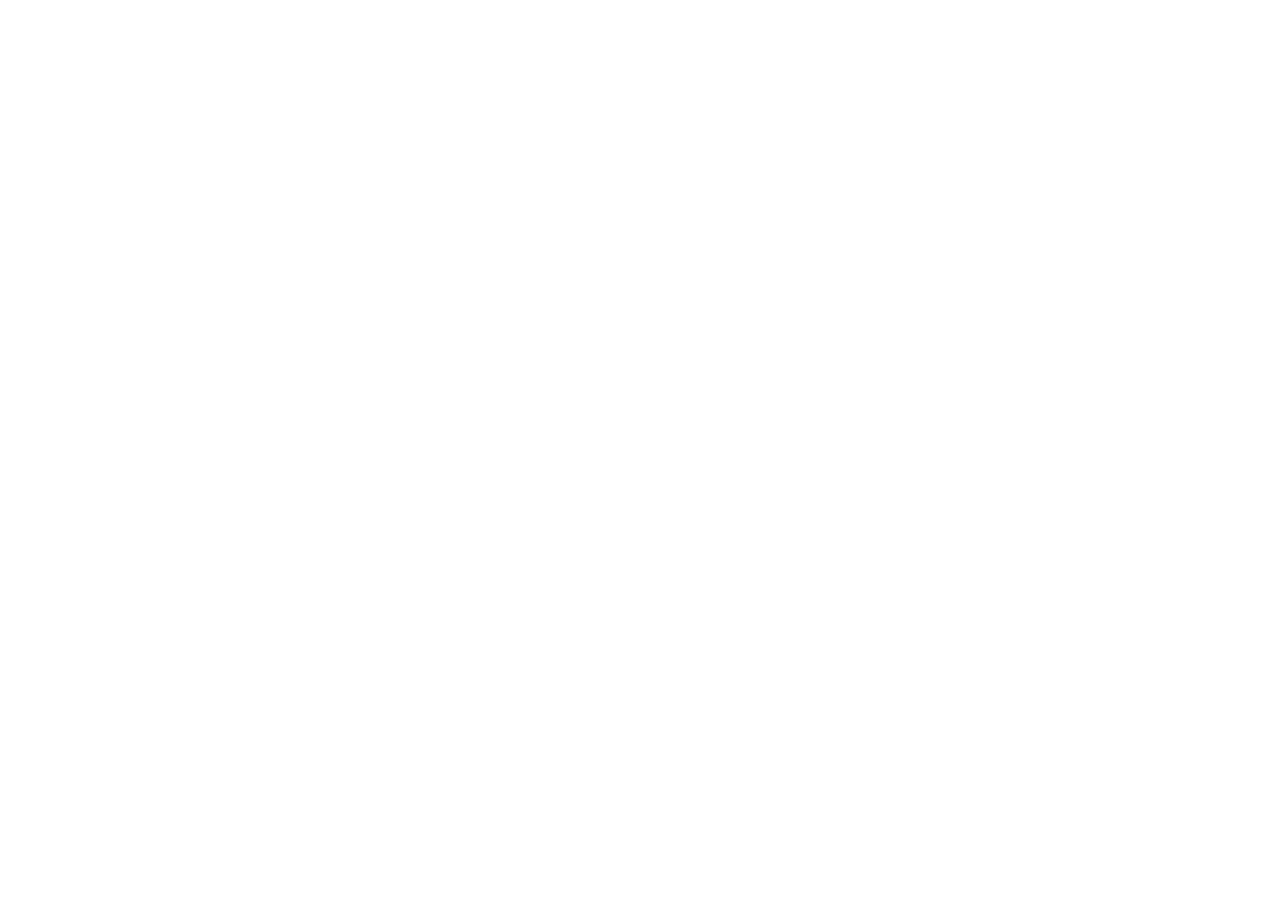
==== cinemaHallSeetingBook/index.html @ d6cce3da "initial project movie seating booking" ====
<!DOCTYPE html>
<html lang="en">
<head>
    <meta charset="UTF-8">
    <meta http-equiv="X-UA-Compatible" content="IE=edge">
    <meta name="viewport" content="width=device-width, initial-scale=1.0">
    <link rel="stylesheet" href="style.css">
    <title>Seet booking</title>
</head>
<body>
    <div class="movie-container">
        
    </div>



    <script src="script.js"></script>
</body>
</html>
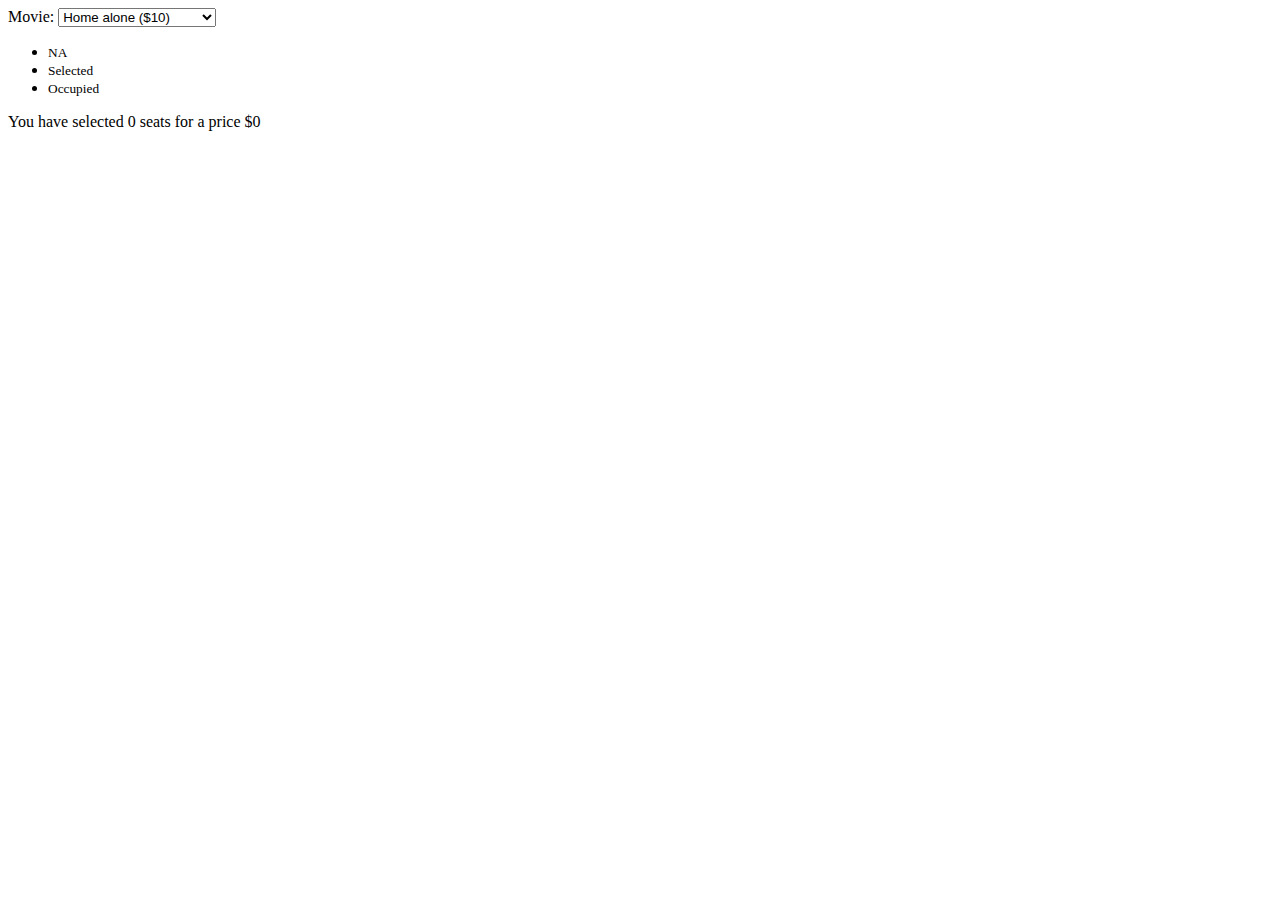
==== commit 311d0e6b: "create html file" ====
--- a/cinemaHallSeetingBook/index.html
+++ b/cinemaHallSeetingBook/index.html
@@ -9,8 +9,101 @@
 </head>
 <body>
     <div class="movie-container">
-        
+        <label>Movie:</label>
+        <select id="movie">
+            <option value="10">Home alone ($10)</option>
+            <option value="12">Btman ($12)</option>
+            <option value="8">Rambo: first blood ($8)</option>
+            <option value="9">Oleksandr ($9)</option>
+        </select>
     </div>
+
+    <ul class="showcase">
+        <li>
+            <div class="seat"></div>
+            <small>NA</small>
+        </li>
+        <li>
+            <div class="seat selected"></div>
+            <small>Selected</small>
+        </li>
+        <li>
+            <div class="seat occupied"></div>
+            <small>Occupied</small>
+        </li>
+    </ul>
+
+    <div class="container">
+        <div class="screen">
+            <div class="row">
+                <div class="seat"></div>
+                <div class="seat"></div>
+                <div class="seat"></div>
+                <div class="seat"></div>
+                <div class="seat"></div>
+                <div class="seat"></div>
+                <div class="seat"></div>
+                <div class="seat"></div>
+            </div>
+
+            <div class="row">
+                <div class="seat"></div>
+                <div class="seat"></div>
+                <div class="seat"></div>
+                <div class="seat"></div>
+                <div class="seat"></div>
+                <div class="seat"></div>
+                <div class="seat"></div>
+                <div class="seat"></div>
+            </div>
+
+            <div class="row">
+                <div class="seat"></div>
+                <div class="seat"></div>
+                <div class="seat"></div>
+                <div class="seat"></div>
+                <div class="seat"></div>
+                <div class="seat"></div>
+                <div class="seat"></div>
+                <div class="seat"></div>
+            </div>
+
+            <div class="row">
+                <div class="seat"></div>
+                <div class="seat"></div>
+                <div class="seat"></div>
+                <div class="seat"></div>
+                <div class="seat"></div>
+                <div class="seat"></div>
+                <div class="seat"></div>
+                <div class="seat"></div>
+            </div>
+
+            <div class="row">
+                <div class="seat"></div>
+                <div class="seat"></div>
+                <div class="seat"></div>
+                <div class="seat"></div>
+                <div class="seat"></div>
+                <div class="seat"></div>
+                <div class="seat"></div>
+                <div class="seat"></div>
+            </div>
+
+            <div class="row">
+                <div class="seat"></div>
+                <div class="seat"></div>
+                <div class="seat"></div>
+                <div class="seat"></div>
+                <div class="seat"></div>
+                <div class="seat"></div>
+                <div class="seat"></div>
+                <div class="seat"></div>
+            </div>
+        </div>
+    </div>
+
+    <p class="text">You have selected <span id="count">0</span> seats for a price $<span id="total">0</span></p>
 
 
 
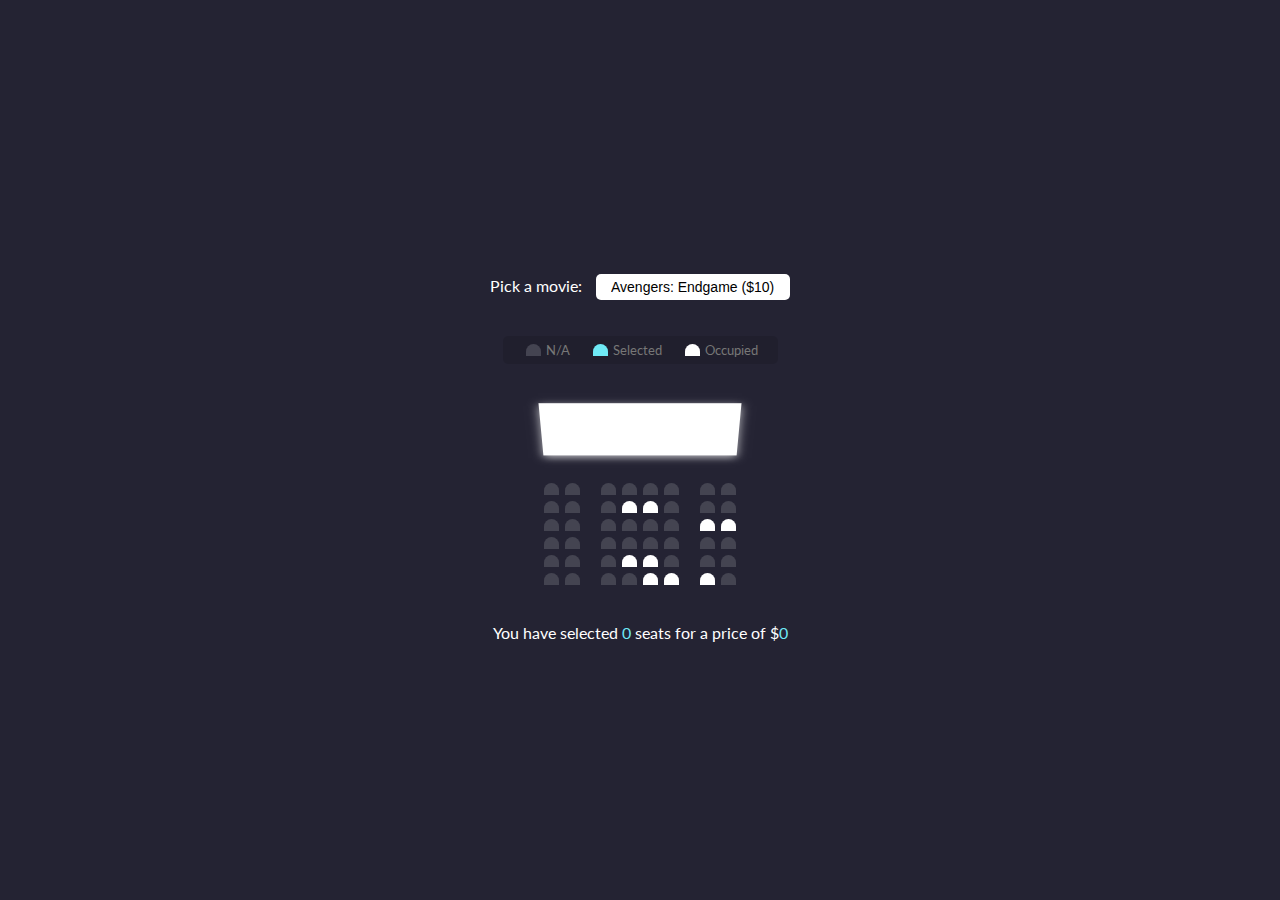
==== commit f9d8df22: "create style" ====
--- a/cinemaHallSeetingBook/index.html
+++ b/cinemaHallSeetingBook/index.html
@@ -1,112 +1,110 @@
 <!DOCTYPE html>
 <html lang="en">
-<head>
-    <meta charset="UTF-8">
-    <meta http-equiv="X-UA-Compatible" content="IE=edge">
-    <meta name="viewport" content="width=device-width, initial-scale=1.0">
-    <link rel="stylesheet" href="style.css">
-    <title>Seet booking</title>
-</head>
-<body>
+  <head>
+    <meta charset="UTF-8" />
+    <meta name="viewport" content="width=device-width, initial-scale=1.0" />
+    <meta http-equiv="X-UA-Compatible" content="ie=edge" />
+    <link rel="stylesheet" href="style.css" />
+    <title>Movie Seat Booking</title>
+  </head>
+  <body>
     <div class="movie-container">
-        <label>Movie:</label>
-        <select id="movie">
-            <option value="10">Home alone ($10)</option>
-            <option value="12">Btman ($12)</option>
-            <option value="8">Rambo: first blood ($8)</option>
-            <option value="9">Oleksandr ($9)</option>
-        </select>
+      <label>Pick a movie:</label>
+      <select id="movie">
+        <option value="10">Avengers: Endgame ($10)</option>
+        <option value="12">Joker ($12)</option>
+        <option value="8">Toy Story 4 ($8)</option>
+        <option value="9">The Lion King ($9)</option>
+      </select>
     </div>
 
     <ul class="showcase">
-        <li>
-            <div class="seat"></div>
-            <small>NA</small>
-        </li>
-        <li>
-            <div class="seat selected"></div>
-            <small>Selected</small>
-        </li>
-        <li>
-            <div class="seat occupied"></div>
-            <small>Occupied</small>
-        </li>
+      <li>
+        <div class="seat"></div>
+        <small>N/A</small>
+      </li>
+      <li>
+        <div class="seat selected"></div>
+        <small>Selected</small>
+      </li>
+      <li>
+        <div class="seat occupied"></div>
+        <small>Occupied</small>
+      </li>
     </ul>
 
     <div class="container">
-        <div class="screen">
-            <div class="row">
-                <div class="seat"></div>
-                <div class="seat"></div>
-                <div class="seat"></div>
-                <div class="seat"></div>
-                <div class="seat"></div>
-                <div class="seat"></div>
-                <div class="seat"></div>
-                <div class="seat"></div>
-            </div>
+      <div class="screen"></div>
 
-            <div class="row">
-                <div class="seat"></div>
-                <div class="seat"></div>
-                <div class="seat"></div>
-                <div class="seat"></div>
-                <div class="seat"></div>
-                <div class="seat"></div>
-                <div class="seat"></div>
-                <div class="seat"></div>
-            </div>
-
-            <div class="row">
-                <div class="seat"></div>
-                <div class="seat"></div>
-                <div class="seat"></div>
-                <div class="seat"></div>
-                <div class="seat"></div>
-                <div class="seat"></div>
-                <div class="seat"></div>
-                <div class="seat"></div>
-            </div>
-
-            <div class="row">
-                <div class="seat"></div>
-                <div class="seat"></div>
-                <div class="seat"></div>
-                <div class="seat"></div>
-                <div class="seat"></div>
-                <div class="seat"></div>
-                <div class="seat"></div>
-                <div class="seat"></div>
-            </div>
-
-            <div class="row">
-                <div class="seat"></div>
-                <div class="seat"></div>
-                <div class="seat"></div>
-                <div class="seat"></div>
-                <div class="seat"></div>
-                <div class="seat"></div>
-                <div class="seat"></div>
-                <div class="seat"></div>
-            </div>
-
-            <div class="row">
-                <div class="seat"></div>
-                <div class="seat"></div>
-                <div class="seat"></div>
-                <div class="seat"></div>
-                <div class="seat"></div>
-                <div class="seat"></div>
-                <div class="seat"></div>
-                <div class="seat"></div>
-            </div>
-        </div>
+      <div class="row">
+        <div class="seat"></div>
+        <div class="seat"></div>
+        <div class="seat"></div>
+        <div class="seat"></div>
+        <div class="seat"></div>
+        <div class="seat"></div>
+        <div class="seat"></div>
+        <div class="seat"></div>
+      </div>
+      <div class="row">
+        <div class="seat"></div>
+        <div class="seat"></div>
+        <div class="seat"></div>
+        <div class="seat occupied"></div>
+        <div class="seat occupied"></div>
+        <div class="seat"></div>
+        <div class="seat"></div>
+        <div class="seat"></div>
+      </div>
+      <div class="row">
+        <div class="seat"></div>
+        <div class="seat"></div>
+        <div class="seat"></div>
+        <div class="seat"></div>
+        <div class="seat"></div>
+        <div class="seat"></div>
+        <div class="seat occupied"></div>
+        <div class="seat occupied"></div>
+      </div>
+      <div class="row">
+        <div class="seat"></div>
+        <div class="seat"></div>
+        <div class="seat"></div>
+        <div class="seat"></div>
+        <div class="seat"></div>
+        <div class="seat"></div>
+        <div class="seat"></div>
+        <div class="seat"></div>
+      </div>
+      <div class="row">
+        <div class="seat"></div>
+        <div class="seat"></div>
+        <div class="seat"></div>
+        <div class="seat occupied"></div>
+        <div class="seat occupied"></div>
+        <div class="seat"></div>
+        <div class="seat"></div>
+        <div class="seat"></div>
+      </div>
+      <div class="row">
+        <div class="seat"></div>
+        <div class="seat"></div>
+        <div class="seat"></div>
+        <div class="seat"></div>
+        <div class="seat occupied"></div>
+        <div class="seat occupied"></div>
+        <div class="seat occupied"></div>
+        <div class="seat"></div>
+      </div>
     </div>
 
-    <p class="text">You have selected <span id="count">0</span> seats for a price $<span id="total">0</span></p>
-
-
+    <p class="text">
+      You have selected <span id="count">0</span> seats for a price of $<span
+        id="total"
+        >0</span
+      >
+    </p>
 
     <script src="script.js"></script>
-</body>
+  </body>
 </html>--- a/cinemaHallSeetingBook/style.css
+++ b/cinemaHallSeetingBook/style.css
@@ -0,0 +1,115 @@
+@import url('https://fonts.googleapis.com/css?family=Lato&display=swap');
+
+* {
+  box-sizing: border-box;
+}
+
+body {
+  background-color: #242333;
+  color: #fff;
+  display: flex;
+  flex-direction: column;
+  align-items: center;
+  justify-content: center;
+  height: 100vh;
+  font-family: 'Lato', sans-serif;
+  margin: 0;
+}
+
+.movie-container {
+  margin: 20px 0;
+}
+
+.movie-container select {
+  background-color: #fff;
+  border: 0;
+  border-radius: 5px;
+  font-size: 14px;
+  margin-left: 10px;
+  padding: 5px 15px 5px 15px;
+  -moz-appearance: none;
+  -webkit-appearance: none;
+  appearance: none;
+}
+
+.container {
+  perspective: 1000px;
+  margin-bottom: 30px;
+}
+
+.seat {
+  background-color: #444451;
+  height: 12px;
+  width: 15px;
+  margin: 3px;
+  border-top-left-radius: 10px;
+  border-top-right-radius: 10px;
+}
+
+.seat.selected {
+  background-color: #6feaf6;
+}
+
+.seat.occupied {
+  background-color: #fff;
+}
+
+.seat:nth-of-type(2) {
+  margin-right: 18px;
+}
+
+.seat:nth-last-of-type(2) {
+  margin-left: 18px;
+}
+
+.seat:not(.occupied):hover {
+  cursor: pointer;
+  transform: scale(1.2);
+}
+
+.showcase .seat:not(.occupied):hover {
+  cursor: default;
+  transform: scale(1);
+}
+
+.showcase {
+  background: rgba(0, 0, 0, 0.1);
+  padding: 5px 10px;
+  border-radius: 5px;
+  color: #777;
+  list-style-type: none;
+  display: flex;
+  justify-content: space-between;
+}
+
+.showcase li {
+  display: flex;
+  align-items: center;
+  justify-content: center;
+  margin: 0 10px;
+}
+
+.showcase li small {
+  margin-left: 2px;
+}
+
+.row {
+  display: flex;
+}
+
+.screen {
+  background-color: #fff;
+  height: 70px;
+  width: 100%;
+  margin: 15px 0;
+  transform: rotateX(-45deg);
+  box-shadow: 0 3px 10px rgba(255, 255, 255, 0.7);
+}
+
+p.text {
+  margin: 5px 0;
+}
+
+p.text span {
+  color: #6feaf6;
+}